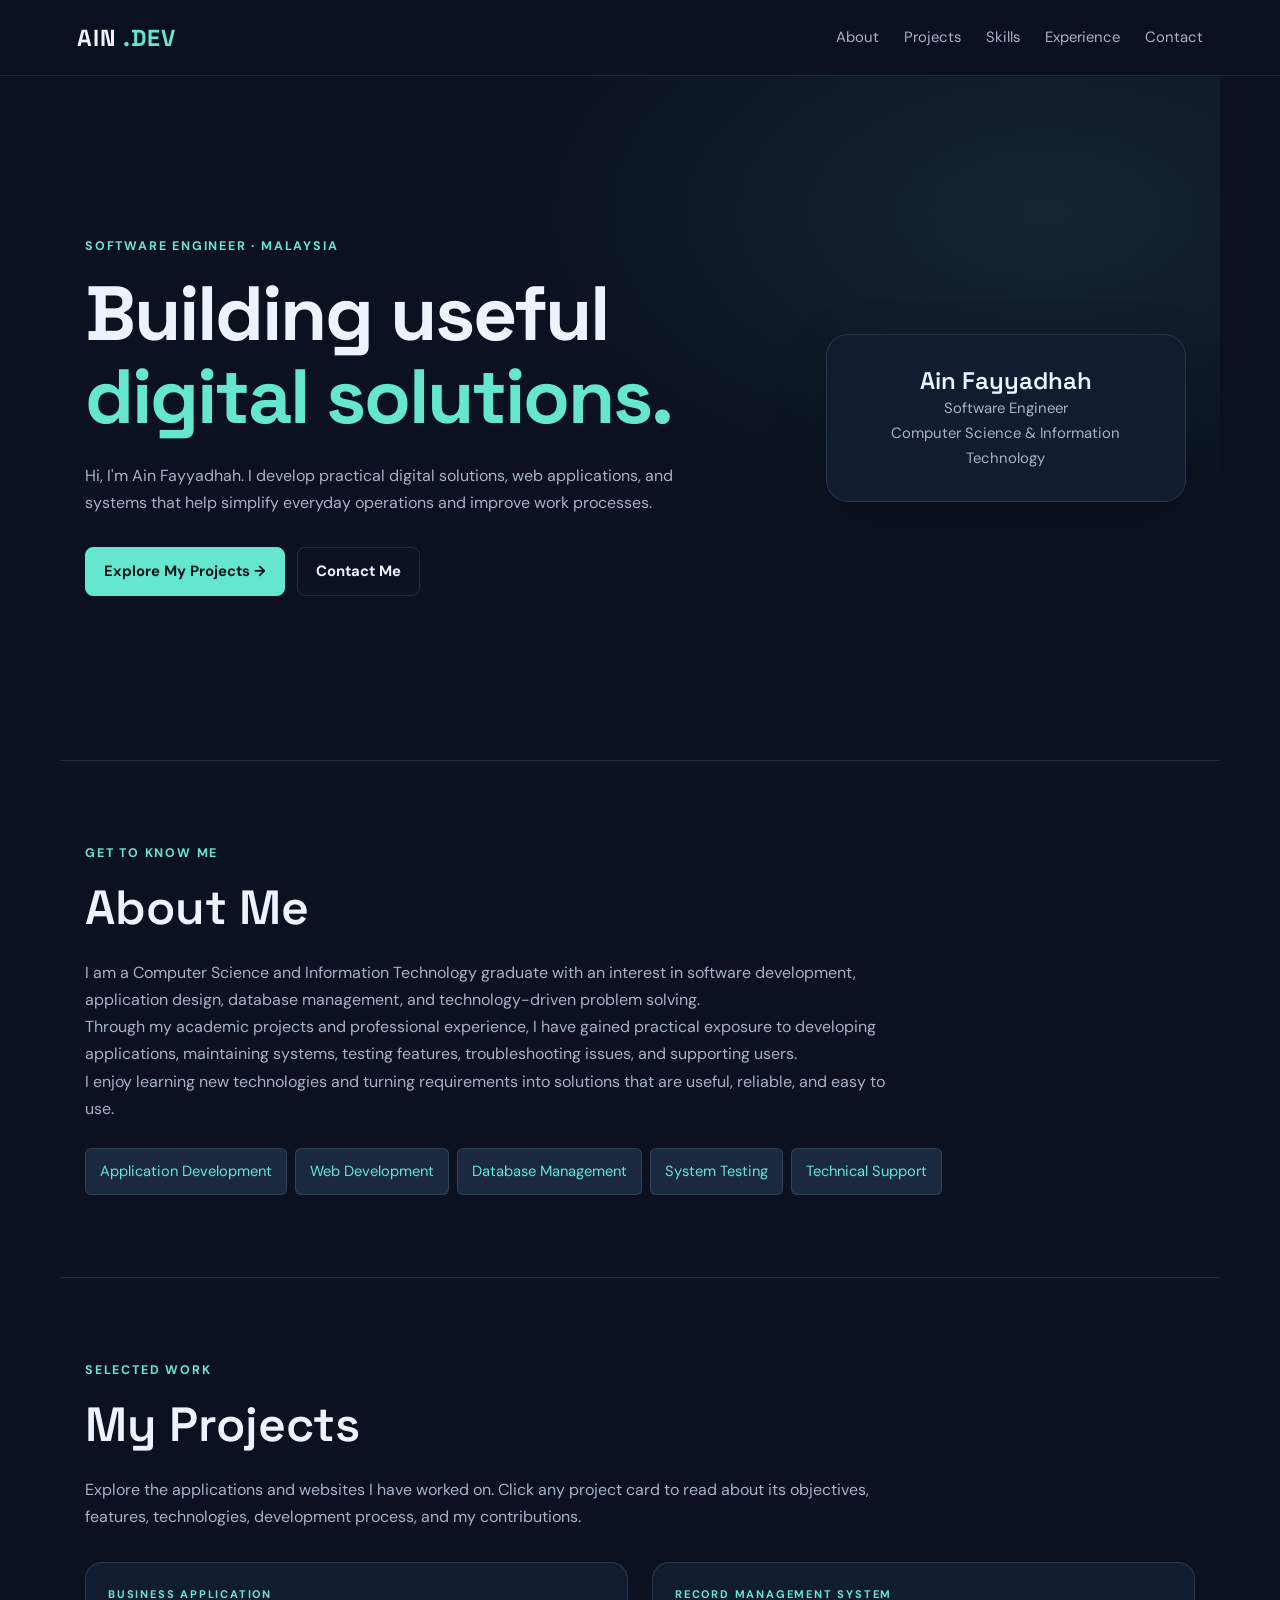
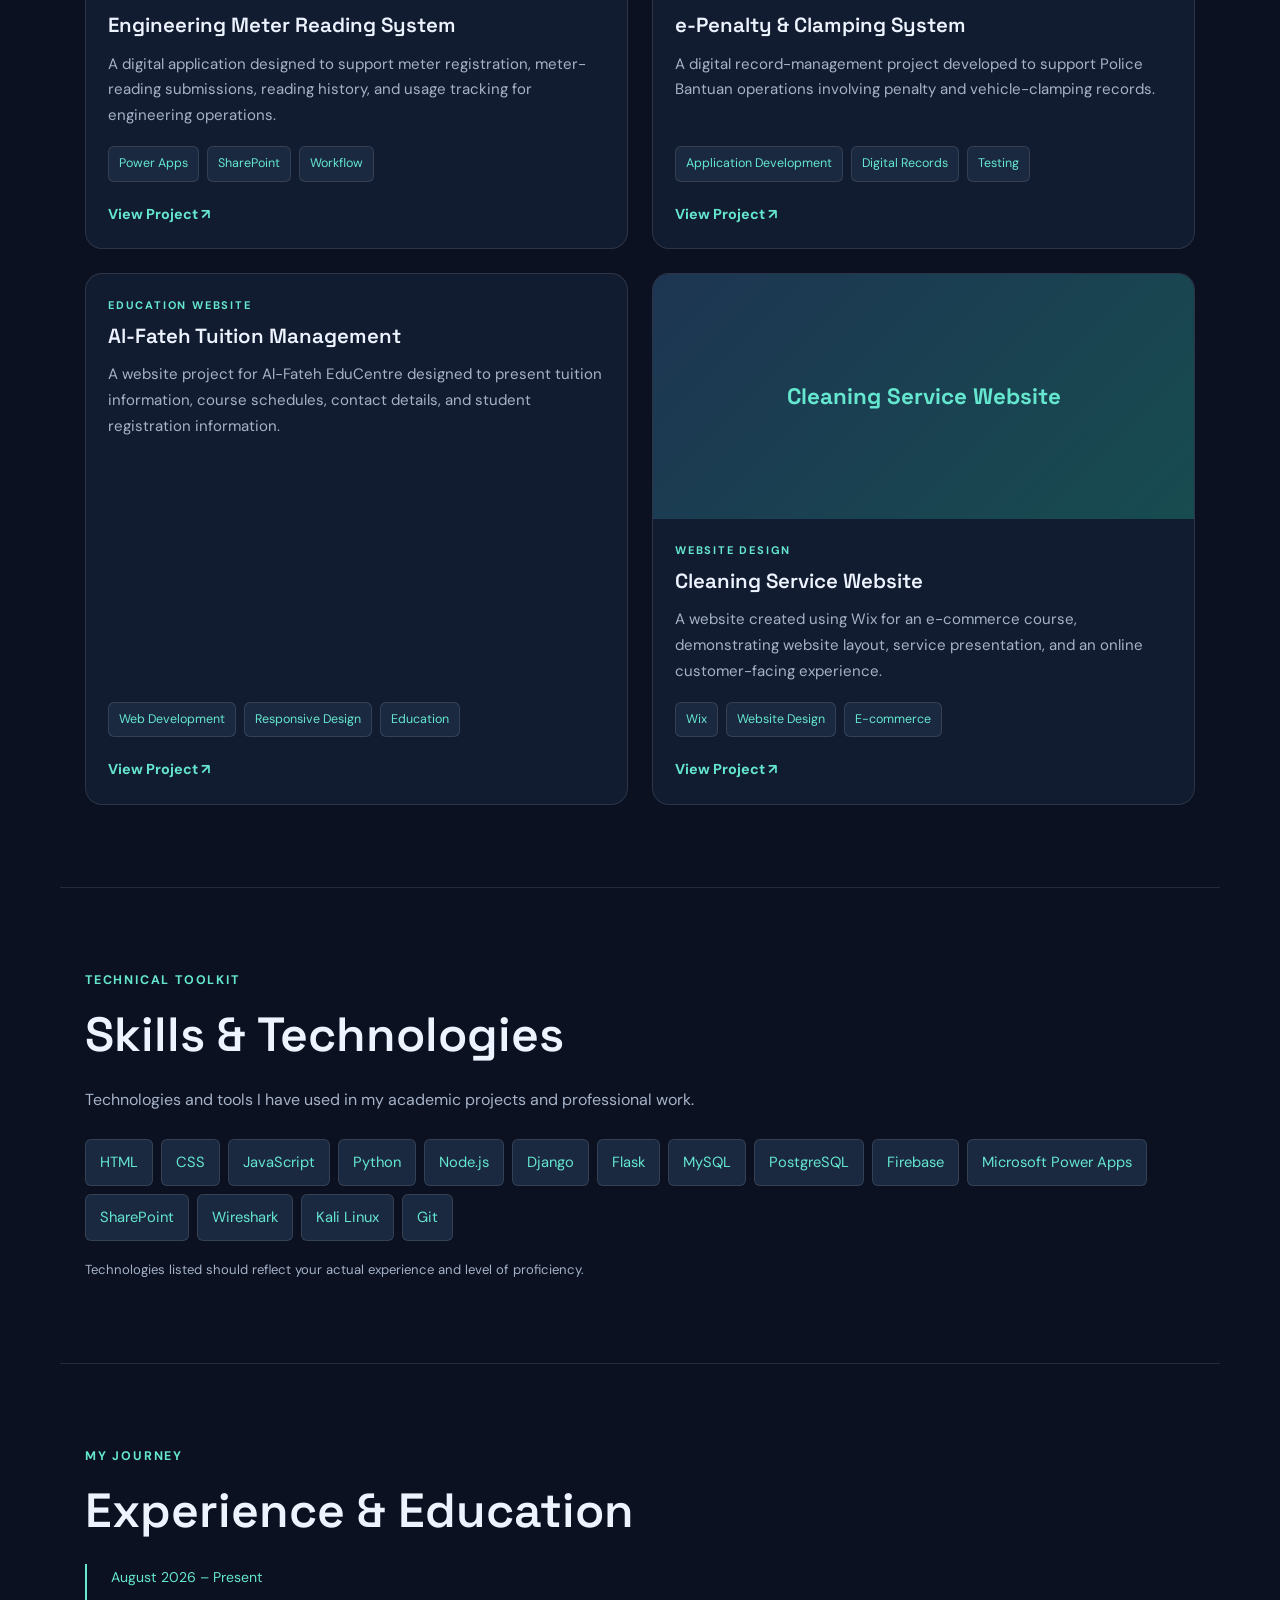
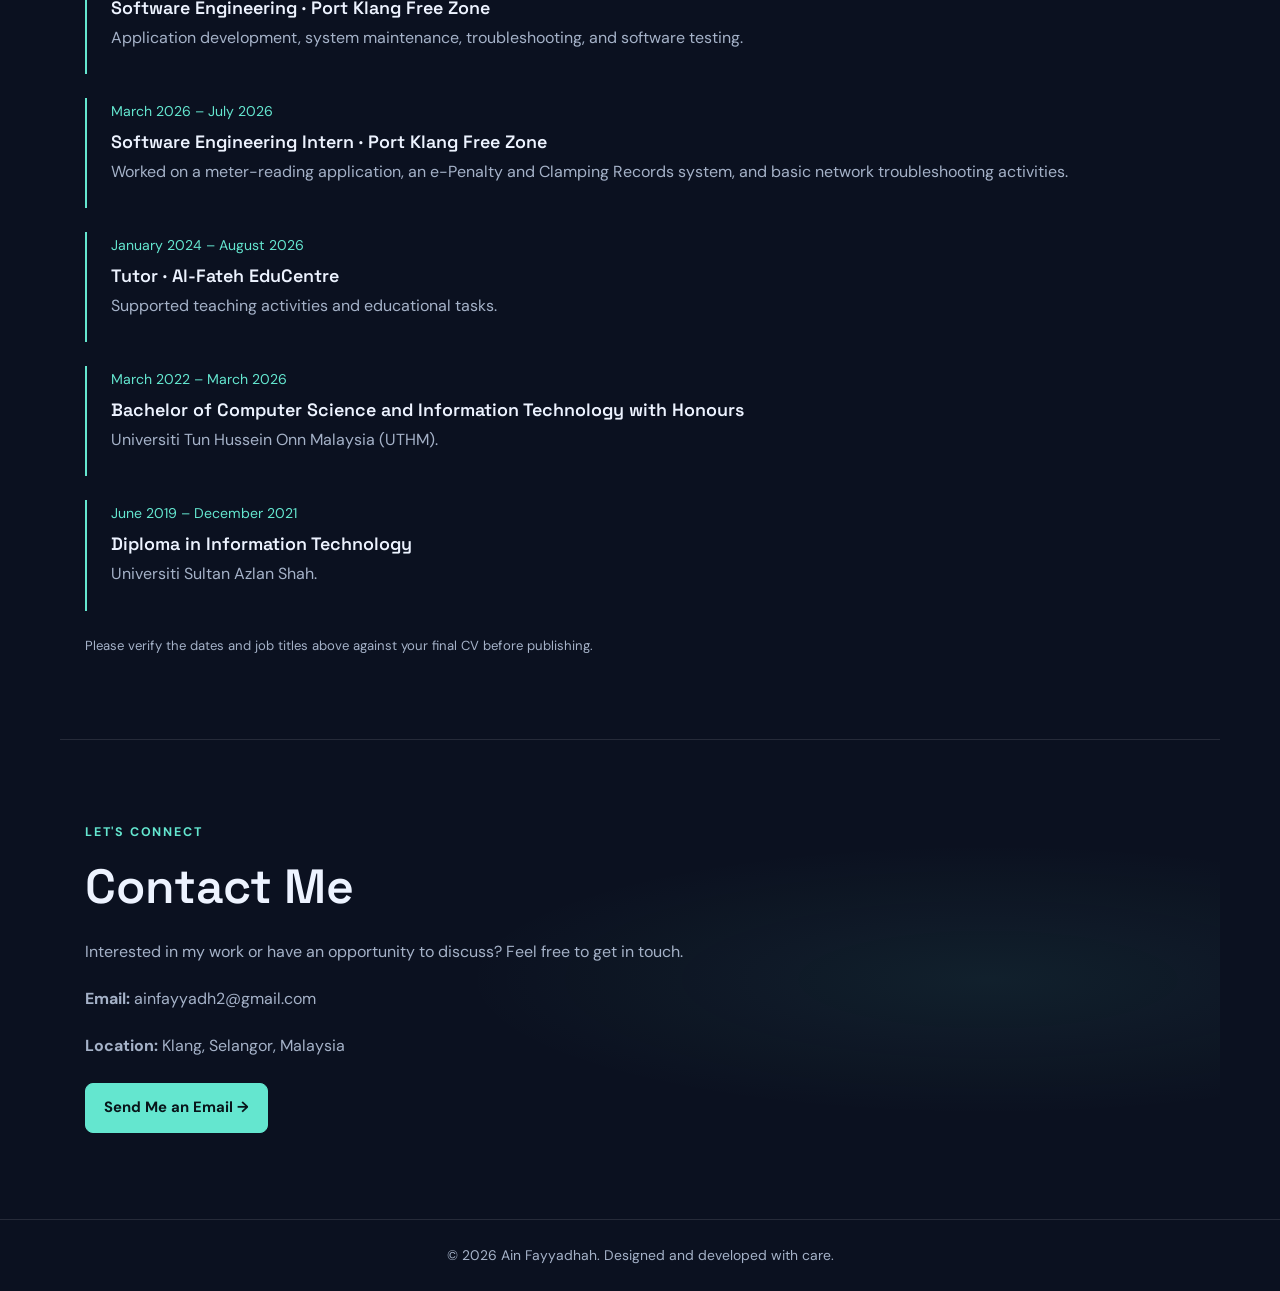
==== index.html @ 740bcaf2 "Add files via upload" ====
<!DOCTYPE html>
<html lang="en">
<head>
  <meta charset="UTF-8">
  <meta name="viewport" content="width=device-width, initial-scale=1.0">
  <meta name="description" content="Portfolio of Ain Fayyadhah, Software Engineer in Malaysia. Explore software projects, technical skills, and professional experience.">
  <meta name="theme-color" content="#0b1120">

  <title>Ain Fayyadhah | Software Engineer</title>

  <link rel="stylesheet" href="style.css">
</head>

<body>

  <!-- ================= NAVIGATION ================= -->
  <header class="navbar">
    <a href="index.html" class="logo" aria-label="Ain Dev homepage">
      AIN <span>.DEV</span>
    </a>

    <button
      class="menu-toggle"
      id="menuToggle"
      type="button"
      aria-label="Toggle navigation"
      aria-expanded="false"
      aria-controls="mainNav">
      ☰
    </button>

    <nav id="mainNav" aria-label="Main navigation">
      <a href="#about">About</a>
      <a href="#projects">Projects</a>
      <a href="#skills">Skills</a>
      <a href="#experience">Experience</a>
      <a href="#contact">Contact</a>
    </nav>
  </header>


  <main>

    <!-- ================= HERO ================= -->
    <section class="hero" id="home">

      <div class="hero-content">
        <p class="eyebrow">SOFTWARE ENGINEER · MALAYSIA</p>

        <h1>
          Building useful
          <span>digital solutions.</span>
        </h1>

        <p>
          Hi, I'm Ain Fayyadhah. I develop practical digital solutions,
          web applications, and systems that help simplify everyday
          operations and improve work processes.
        </p>

        <div class="hero-buttons">
          <a href="#projects" class="button">
            Explore My Projects →
          </a>

          <a href="#contact" class="button secondary">
            Contact Me
          </a>
        </div>
      </div>

      <div class="profile">
        <!-- Replace the image path with your actual portrait filename -->
        <img
          src="assets/ain-profile.jpg"
          alt="Portrait of Ain Fayyadhah"
          onerror="this.style.display='none';">

        <h2>Ain Fayyadhah</h2>
        <p>Software Engineer</p>
        <p>Computer Science & Information Technology</p>
      </div>

    </section>


    <!-- ================= ABOUT ================= -->
    <section class="section" id="about">

      <p class="eyebrow">GET TO KNOW ME</p>

      <h2>About Me</h2>

      <p class="section-intro">
        I am a Computer Science and Information Technology graduate
        with an interest in software development, application design,
        database management, and technology-driven problem solving.
      </p>

      <p class="section-intro">
        Through my academic projects and professional experience,
        I have gained practical exposure to developing applications,
        maintaining systems, testing features, troubleshooting issues,
        and supporting users.
      </p>

      <p class="section-intro">
        I enjoy learning new technologies and turning requirements
        into solutions that are useful, reliable, and easy to use.
      </p>

      <div class="skills">
        <span>Application Development</span>
        <span>Web Development</span>
        <span>Database Management</span>
        <span>System Testing</span>
        <span>Technical Support</span>
      </div>

    </section>


    <!-- ================= PROJECTS ================= -->
    <section class="section" id="projects">

      <p class="eyebrow">SELECTED WORK</p>

      <h2>My Projects</h2>

      <p class="section-intro">
        Explore the applications and websites I have worked on.
        Click any project card to read about its objectives, features,
        technologies, development process, and my contributions.
      </p>


      <div class="projects">

        <!-- PROJECT 1: METER READING -->
        <article class="project">

          <a href="meter-reading.html"
             class="project-link"
             aria-label="View Engineering Meter Reading System project">

            <img
              src="assets/pkfz-dashboard.jpg"
              alt="Engineering Meter Reading System dashboard"
              loading="lazy"
              onerror="this.style.display='none';">

            <div class="project-body">

              <p class="project-type">BUSINESS APPLICATION</p>

              <h3>Engineering Meter Reading System</h3>

              <p>
                A digital application designed to support meter
                registration, meter-reading submissions, reading
                history, and usage tracking for engineering operations.
              </p>

              <div class="tags">
                <span>Power Apps</span>
                <span>SharePoint</span>
                <span>Workflow</span>
              </div>

              <span class="project-cta">
                View Project <span>↗</span>
              </span>

            </div>
          </a>

        </article>


        <!-- PROJECT 2: E-PENALTY -->
        <article class="project">

          <a href="e-penalty-clamping.html"
             class="project-link"
             aria-label="View e-Penalty and Clamping System project">

            <img
              src="assets/epenalty-dashboard.jpg"
              alt="e-Penalty and Clamping System"
              loading="lazy"
              onerror="this.style.display='none';">

            <div class="project-body">

              <p class="project-type">RECORD MANAGEMENT SYSTEM</p>

              <h3>e-Penalty &amp; Clamping System</h3>

              <p>
                A digital record-management project developed to
                support Police Bantuan operations involving penalty
                and vehicle-clamping records.
              </p>

              <div class="tags">
                <span>Application Development</span>
                <span>Digital Records</span>
                <span>Testing</span>
              </div>

              <span class="project-cta">
                View Project <span>↗</span>
              </span>

            </div>
          </a>

        </article>


        <!-- PROJECT 3: AL-FATEH -->
        <article class="project">

          <a href="al-fateh.html"
             class="project-link"
             aria-label="View Al-Fateh Tuition Management project">

            <img
              src="assets/al-fateh-admin.jpg"
              alt="Al-Fateh EduCentre website or management interface"
              loading="lazy"
              onerror="this.style.display='none';">

            <div class="project-body">

              <p class="project-type">EDUCATION WEBSITE</p>

              <h3>Al-Fateh Tuition Management</h3>

              <p>
                A website project for Al-Fateh EduCentre designed
                to present tuition information, course schedules,
                contact details, and student registration information.
              </p>

              <div class="tags">
                <span>Web Development</span>
                <span>Responsive Design</span>
                <span>Education</span>
              </div>

              <span class="project-cta">
                View Project <span>↗</span>
              </span>

            </div>
          </a>

        </article>


        <!-- PROJECT 4: CLEANING SERVICE -->
        <article class="project">

          <a href="cleaning-service.html"
             class="project-link"
             aria-label="View Cleaning Service Website project">

            <div class="project-placeholder">
              Cleaning Service Website
            </div>

            <div class="project-body">

              <p class="project-type">WEBSITE DESIGN</p>

              <h3>Cleaning Service Website</h3>

              <p>
                A website created using Wix for an e-commerce course,
                demonstrating website layout, service presentation,
                and an online customer-facing experience.
              </p>

              <div class="tags">
                <span>Wix</span>
                <span>Website Design</span>
                <span>E-commerce</span>
              </div>

              <span class="project-cta">
                View Project <span>↗</span>
              </span>

            </div>
          </a>

        </article>

      </div>

    </section>


    <!-- ================= SKILLS ================= -->
    <section class="section" id="skills">

      <p class="eyebrow">TECHNICAL TOOLKIT</p>

      <h2>Skills &amp; Technologies</h2>

      <p class="section-intro">
        Technologies and tools I have used in my academic projects
        and professional work.
      </p>

      <div class="skills">
        <span>HTML</span>
        <span>CSS</span>
        <span>JavaScript</span>
        <span>Python</span>
        <span>Node.js</span>
        <span>Django</span>
        <span>Flask</span>
        <span>MySQL</span>
        <span>PostgreSQL</span>
        <span>Firebase</span>
        <span>Microsoft Power Apps</span>
        <span>SharePoint</span>
        <span>Wireshark</span>
        <span>Kali Linux</span>
        <span>Git</span>
      </div>

      <p class="small-note">
        Technologies listed should reflect your actual experience
        and level of proficiency.
      </p>

    </section>


    <!-- ================= EXPERIENCE ================= -->
    <section class="section" id="experience">

      <p class="eyebrow">MY JOURNEY</p>

      <h2>Experience &amp; Education</h2>

      <div class="timeline">

        <article class="timeline-item">
          <p class="timeline-date">August 2026 – Present</p>
          <h3>Software Engineering · Port Klang Free Zone</h3>
          <p>
            Application development, system maintenance,
            troubleshooting, and software testing.
          </p>
        </article>

        <article class="timeline-item">
          <p class="timeline-date">March 2026 – July 2026</p>
          <h3>Software Engineering Intern · Port Klang Free Zone</h3>
          <p>
            Worked on a meter-reading application, an e-Penalty
            and Clamping Records system, and basic network
            troubleshooting activities.
          </p>
        </article>

        <article class="timeline-item">
          <p class="timeline-date">January 2024 – August 2026</p>
          <h3>Tutor · Al-Fateh EduCentre</h3>
          <p>
            Supported teaching activities and educational tasks.
          </p>
        </article>

        <article class="timeline-item">
          <p class="timeline-date">March 2022 – March 2026</p>
          <h3>
            Bachelor of Computer Science and Information Technology
            with Honours
          </h3>
          <p>Universiti Tun Hussein Onn Malaysia (UTHM).</p>
        </article>

        <article class="timeline-item">
          <p class="timeline-date">June 2019 – December 2021</p>
          <h3>Diploma in Information Technology</h3>
          <p>Universiti Sultan Azlan Shah.</p>
        </article>

      </div>

      <p class="small-note">
        Please verify the dates and job titles above against your
        final CV before publishing.
      </p>

    </section>


    <!-- ================= CONTACT ================= -->
    <section class="section contact" id="contact">

      <p class="eyebrow">LET'S CONNECT</p>

      <h2>Contact Me</h2>

      <p>
        Interested in my work or have an opportunity to discuss?
        Feel free to get in touch.
      </p>

      <p>
        <strong>Email:</strong>
        <a href="mailto:ainfayyadh2@gmail.com">
          ainfayyadh2@gmail.com
        </a>
      </p>

      <p>
        <strong>Location:</strong> Klang, Selangor, Malaysia
      </p>

      <a class="button" href="mailto:ainfayyadh2@gmail.com">
        Send Me an Email →
      </a>

    </section>

  </main>


  <!-- ================= FOOTER ================= -->
  <footer>
    <p>
      © <span id="year"></span> Ain Fayyadhah.
      Designed and developed with care.
    </p>
  </footer>


  <!-- ================= JAVASCRIPT ================= -->
  <script>
    // Automatically update the copyright year.
    document.getElementById("year").textContent =
      new Date().getFullYear();

    // Mobile navigation toggle.
    const menuToggle = document.getElementById("menuToggle");
    const mainNav = document.getElementById("mainNav");

    menuToggle.addEventListener("click", function () {
      const isOpen = mainNav.classList.toggle("open");

      menuToggle.setAttribute("aria-expanded", String(isOpen));
      menuToggle.textContent = isOpen ? "✕" : "☰";
    });

    // Close the mobile menu after selecting a section.
    mainNav.querySelectorAll('a[href^="#"]').forEach(function (link) {
      link.addEventListener("click", function () {
        mainNav.classList.remove("open");
        menuToggle.setAttribute("aria-expanded", "false");
        menuToggle.textContent = "☰";
      });
    });
  </script>

</body>
</html>
---- style.css ----
@import url('https://fonts.googleapis.com/css2?family=DM+Sans:wght@400;500;600;700&family=Space+Grotesk:wght@400;500;600;700&display=swap');

:root {
  --bg: #0b1120;
  --surface: #121c30;
  --surface2: #1b2940;
  --text: #edf3ff;
  --muted: #a5b2c8;
  --accent: #64e6cf;
  --blue: #8ab4ff;
  --border: rgba(255,255,255,.11);
  --max: 1160px;
}

* { box-sizing: border-box; margin: 0; padding: 0; }

html {
  scroll-behavior: smooth;
  scroll-padding-top: 95px;
}

body {
  width: 100%;
  min-height: 100%;
  margin: 0;
  overflow-x: hidden;
  font-family: 'DM Sans', Arial, sans-serif;
  background: var(--bg);
  color: var(--text);
  line-height: 1.7;
}

a { color: inherit; text-decoration: none; }
img { display: block; max-width: 100%; height: auto; }
button { font: inherit; cursor: pointer; }

.navbar {
  position: sticky;
  top: 0;
  z-index: 100;
  display: flex;
  justify-content: space-between;
  align-items: center;
  gap: 24px;
  width: 100%;
  min-height: 76px;
  padding: 18px max(6%, calc((100% - var(--max))/2));
  background: rgba(11,17,32,.96);
  border-bottom: 1px solid var(--border);
  backdrop-filter: blur(16px);
}

.logo {
  flex-shrink: 0;
  font: 700 1.45rem 'Space Grotesk', sans-serif;
  letter-spacing: 1px;
}

.logo span { color: var(--accent); }

.navbar nav {
  display: flex;
  align-items: center;
  justify-content: flex-end;
  gap: 25px;
  margin-left: auto;
}

.navbar nav a {
  color: var(--muted);
  font-size: .93rem;
  transition: color .2s;
}

.navbar nav a:hover,
.navbar nav a.active { color: var(--accent); }

.menu-toggle {
  display: none;
  background: transparent;
  color: var(--text);
  border: 1px solid var(--border);
  border-radius: 8px;
  padding: 6px 10px;
}

.hero {
  display: grid;
  grid-template-columns: minmax(0, 1.4fr) minmax(280px, .8fr);
  align-items: center;
  gap: 70px;
  width: 100%;
  max-width: var(--max);
  min-height: 76vh;
  margin: auto;
  padding: 90px 25px;
  background: radial-gradient(ellipse at 85% 20%, rgba(100,230,207,.10), transparent 38%);
}

.hero-content { min-width: 0; }

.eyebrow,
.project-type {
  margin-bottom: 15px;
  color: var(--accent);
  font-size: .78rem;
  font-weight: 700;
  letter-spacing: 1.8px;
}

.hero h1,
.detail-hero h1 {
  margin-bottom: 24px;
  font: 700 clamp(2.7rem, 6vw, 5rem)/1.08 'Space Grotesk', sans-serif;
  letter-spacing: -2px;
  overflow-wrap: anywhere;
}

.hero h1 span { color: var(--accent); }

.hero-content > p:not(.eyebrow) {
  max-width: 620px;
  margin-bottom: 26px;
  color: var(--muted);
}

.button {
  display: inline-flex;
  align-items: center;
  justify-content: center;
  margin: 4px 8px 4px 0;
  padding: 11px 18px;
  color: #08151a;
  background: var(--accent);
  border: 1px solid var(--accent);
  border-radius: 8px;
  font-size: .93rem;
  font-weight: 700;
  transition: transform .2s, background .2s, color .2s;
}

.button:hover {
  transform: translateY(-2px);
  background: transparent;
  color: var(--accent);
}

.button.secondary {
  color: var(--text);
  background: transparent;
  border-color: var(--border);
}

.button.secondary:hover {
  color: var(--accent);
  border-color: var(--accent);
}

.profile {
  justify-self: center;
  width: 100%;
  max-width: 360px;
  min-width: 0;
  padding: 30px;
  text-align: center;
  background: var(--surface);
  border: 1px solid var(--border);
  border-radius: 22px;
  box-shadow: 0 20px 60px #0002;
}

.profile img {
  display: block;
  width: 175px;
  height: 175px;
  max-width: 100%;
  aspect-ratio: 1 / 1;
  object-fit: cover;
  border-radius: 50%;
  border: 4px solid var(--accent);
  margin: 0 auto 18px;
  background: var(--surface2);
}

.profile h2 {
  font: 600 1.5rem 'Space Grotesk', sans-serif;
  text-align: center;
}

.profile p {
  color: var(--muted);
  font-size: .93rem;
  text-align: center;
}

.section {
  width: 100%;
  max-width: var(--max);
  margin: auto;
  padding: 82px 25px;
  border-top: 1px solid var(--border);
}

.section h2 {
  margin-bottom: 22px;
  font: 600 clamp(2rem, 4vw, 3rem)/1.2 'Space Grotesk', sans-serif;
}

.section-intro {
  max-width: 820px;
  color: var(--muted);
}

.projects {
  display: grid;
  grid-template-columns: repeat(2, minmax(0, 1fr));
  gap: 24px;
  margin-top: 32px;
}

.project {
  min-width: 0;
  overflow: hidden;
  background: var(--surface);
  border: 1px solid var(--border);
  border-radius: 17px;
  transition: transform .25s, border-color .25s, box-shadow .25s;
}

.project-link {
  display: flex;
  flex-direction: column;
  min-width: 0;
  height: 100%;
}

.project:hover {
  transform: translateY(-5px);
  border-color: var(--accent);
  box-shadow: 0 18px 45px #0002;
}

.project > img {
  display: block;
  width: 100%;
  max-width: 100%;
  height: 245px;
  object-fit: cover;
  background: var(--surface2);
  border-bottom: 1px solid var(--border);
}

.project-body {
  display: flex;
  flex: 1;
  flex-direction: column;
  align-items: flex-start;
  padding: 22px;
}

.project-type {
  margin-bottom: 8px;
  font-size: .69rem;
}

.project h3 {
  margin-bottom: 12px;
  font: 600 1.28rem/1.35 'Space Grotesk', sans-serif;
}

.project p:not(.project-type) {
  margin-bottom: 18px;
  color: var(--muted);
  font-size: .94rem;
}

.tags,
.skills {
  display: flex;
  flex-wrap: wrap;
  gap: 8px;
}

.tags { margin-top: auto; }

.tags span,
.skills span {
  padding: 6px 10px;
  color: var(--accent);
  background: var(--surface2);
  border: 1px solid var(--border);
  border-radius: 6px;
  font-size: .78rem;
}

.project-cta {
  margin-top: 20px;
  color: var(--accent);
  font-size: .9rem;
  font-weight: 700;
}

.project-cta span {
  display: inline-block;
  transition: transform .2s;
}

.project:hover .project-cta span {
  transform: translate(3px, -3px);
}

.project-placeholder {
  display: grid;
  place-items: center;
  height: 245px;
  color: var(--accent);
  background: linear-gradient(135deg, #1d3552, #174c50);
  font: 700 1.4rem 'Space Grotesk', sans-serif;
  text-align: center;
}

.skills { margin-top: 26px; }

.skills span {
  padding: 10px 14px;
  font-size: .92rem;
  transition: border-color .2s, transform .2s;
}

.skills span:hover {
  transform: translateY(-2px);
  border-color: var(--accent);
}

.small-note {
  margin-top: 18px;
  color: var(--muted);
  font-size: .82rem;
}

.timeline-item {
  margin: 24px 0;
  padding: 2px 0 23px 24px;
  border-left: 2px solid var(--accent);
}

.timeline-item h3 {
  margin-bottom: 5px;
  font: 600 1.12rem 'Space Grotesk', sans-serif;
}

.timeline-item p { color: var(--muted); }

.timeline-date {
  margin-bottom: 6px;
  color: var(--accent) !important;
  font-size: .88rem;
}

.contact {
  background: radial-gradient(ellipse at 80% 50%, rgba(100,230,207,.07), transparent 40%);
}

.contact > p:not(.eyebrow) {
  margin-bottom: 20px;
  color: var(--muted);
}

#message {
  min-height: 25px;
  margin-top: 10px;
  color: var(--accent);
}

footer {
  padding: 24px;
  color: var(--muted);
  border-top: 1px solid var(--border);
  text-align: center;
  font-size: .87rem;
}

.detail-page { min-height: 70vh; }

.detail-hero {
  max-width: var(--max);
  margin: auto;
  padding: 76px 25px 45px;
  background: radial-gradient(ellipse at 90% 20%, rgba(100,230,207,.09), transparent 38%);
}

.detail-hero h1 {
  max-width: 900px;
  font-size: clamp(2.4rem, 5vw, 4.3rem);
}

.detail-hero .lead {
  max-width: 850px;
  color: var(--muted);
  font-size: 1.1rem;
}

.detail-meta {
  display: flex;
  flex-wrap: wrap;
  gap: 10px;
  margin-top: 23px;
}

.detail-meta span {
  padding: 7px 12px;
  color: var(--accent);
  background: var(--surface);
  border: 1px solid var(--border);
  border-radius: 7px;
  font-size: .84rem;
}

.detail-content {
  max-width: var(--max);
  margin: auto;
  padding: 20px 25px 75px;
}

.detail-grid {
  display: grid;
  grid-template-columns: minmax(0, 1.3fr) minmax(0, .7fr);
  gap: 25px;
}

.detail-panel {
  margin-bottom: 22px;
  padding: 25px;
  background: var(--surface);
  border: 1px solid var(--border);
  border-radius: 15px;
}

.detail-panel h2 {
  margin-bottom: 13px;
  font: 600 1.5rem 'Space Grotesk', sans-serif;
}

.detail-panel p,
.detail-panel li { color: var(--muted); }

.detail-panel ul { padding-left: 22px; }
.detail-panel li { margin: 7px 0; }

.detail-shot {
  width: 100%;
  margin: 18px 0;
  border: 1px solid var(--border);
  border-radius: 10px;
}

.shot-grid {
  display: grid;
  grid-template-columns: repeat(2, minmax(0, 1fr));
  gap: 14px;
  margin-top: 18px;
}

.shot-grid img {
  width: 100%;
  height: 190px;
  object-fit: cover;
  background: var(--surface2);
  border: 1px solid var(--border);
  border-radius: 9px;
}

.back-link {
  display: inline-flex;
  gap: 8px;
  margin-bottom: 25px;
  color: var(--accent);
  font-weight: 700;
}

.back-link:hover { text-decoration: underline; }

.detail-panel .tags { margin-top: 15px; }

.note-box {
  margin-top: 15px;
  padding: 14px;
  color: var(--muted);
  background: var(--surface2);
  border-left: 3px solid var(--accent);
  border-radius: 0 8px 8px 0;
}

.reveal {
  opacity: 0;
  transform: translateY(18px);
  transition: opacity .55s ease, transform .55s ease;
}

.reveal.visible {
  opacity: 1;
  transform: translateY(0);
}

/* Tablet and mobile */

@media (max-width: 850px) {
  .navbar {
    flex-wrap: wrap;
    padding: 16px 5%;
  }

  .menu-toggle {
    display: block;
    margin-left: auto;
  }

  .navbar nav {
    display: none;
    order: 3;
    width: 100%;
    gap: 14px;
    margin-left: 0;
    flex-wrap: wrap;
  }

  .navbar nav.open { display: flex; }

  .hero {
    grid-template-columns: minmax(0, 1fr);
    gap: 35px;
    padding: 65px 6%;
  }

  .profile {
    width: 100%;
    max-width: 420px;
    margin: auto;
  }

  .section { padding: 65px 6%; }
  .projects { grid-template-columns: 1fr; }
  .detail-grid { grid-template-columns: 1fr; }
  .detail-hero { padding: 55px 6% 35px; }
  .detail-content { padding: 15px 6% 60px; }
}

@media (max-width: 480px) {
  .hero h1 { font-size: 2.75rem; }

  .profile img {
    width: 145px;
    height: 145px;
  }

  .project > img,
  .project-placeholder { height: 200px; }

  .shot-grid { grid-template-columns: 1fr; }

  .shot-grid img {
    height: auto;
    max-height: 260px;
  }

  .button { font-size: .88rem; }
  .navbar nav a { font-size: .87rem; }
}

@media (prefers-reduced-motion: reduce) {
  *,
  *::before,
  *::after {
    scroll-behavior: auto !important;
    transition-duration: .01ms !important;
  }

  .reveal {
    opacity: 1;
    transform: none;
  }
}
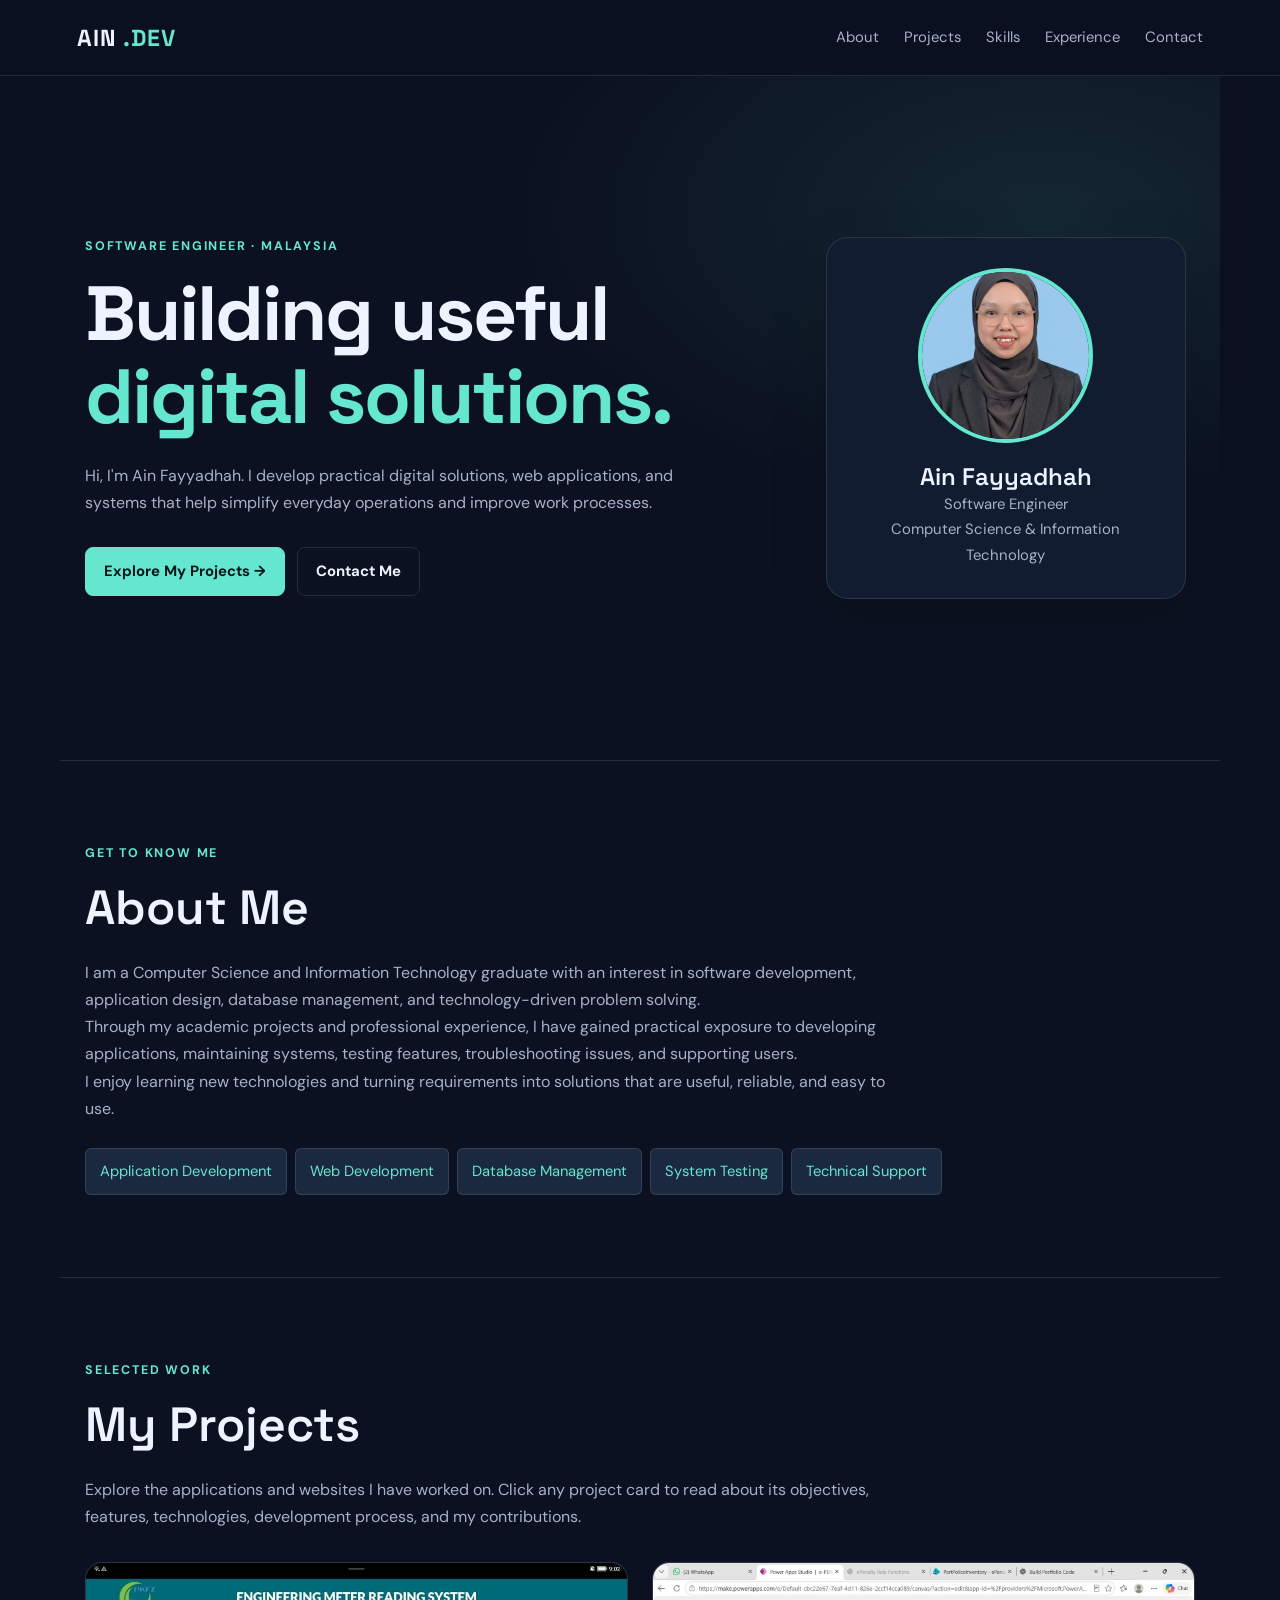
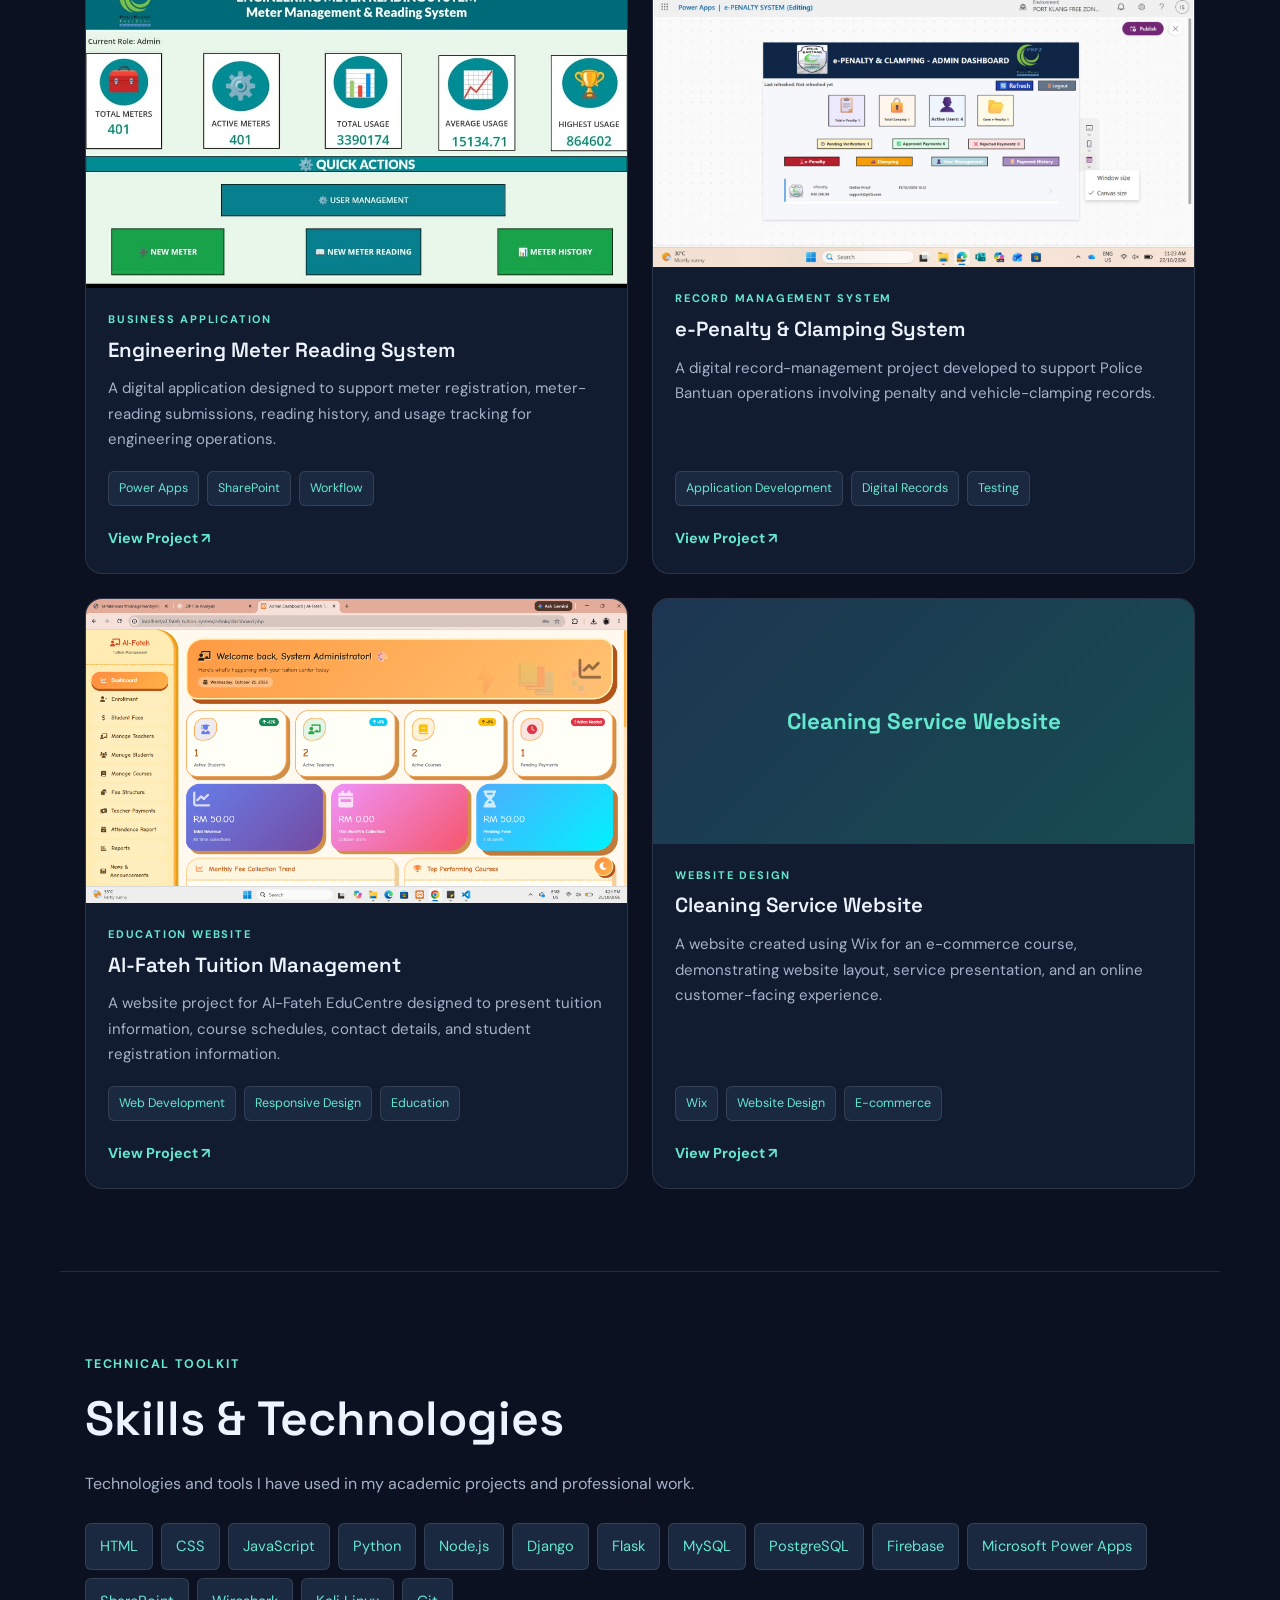
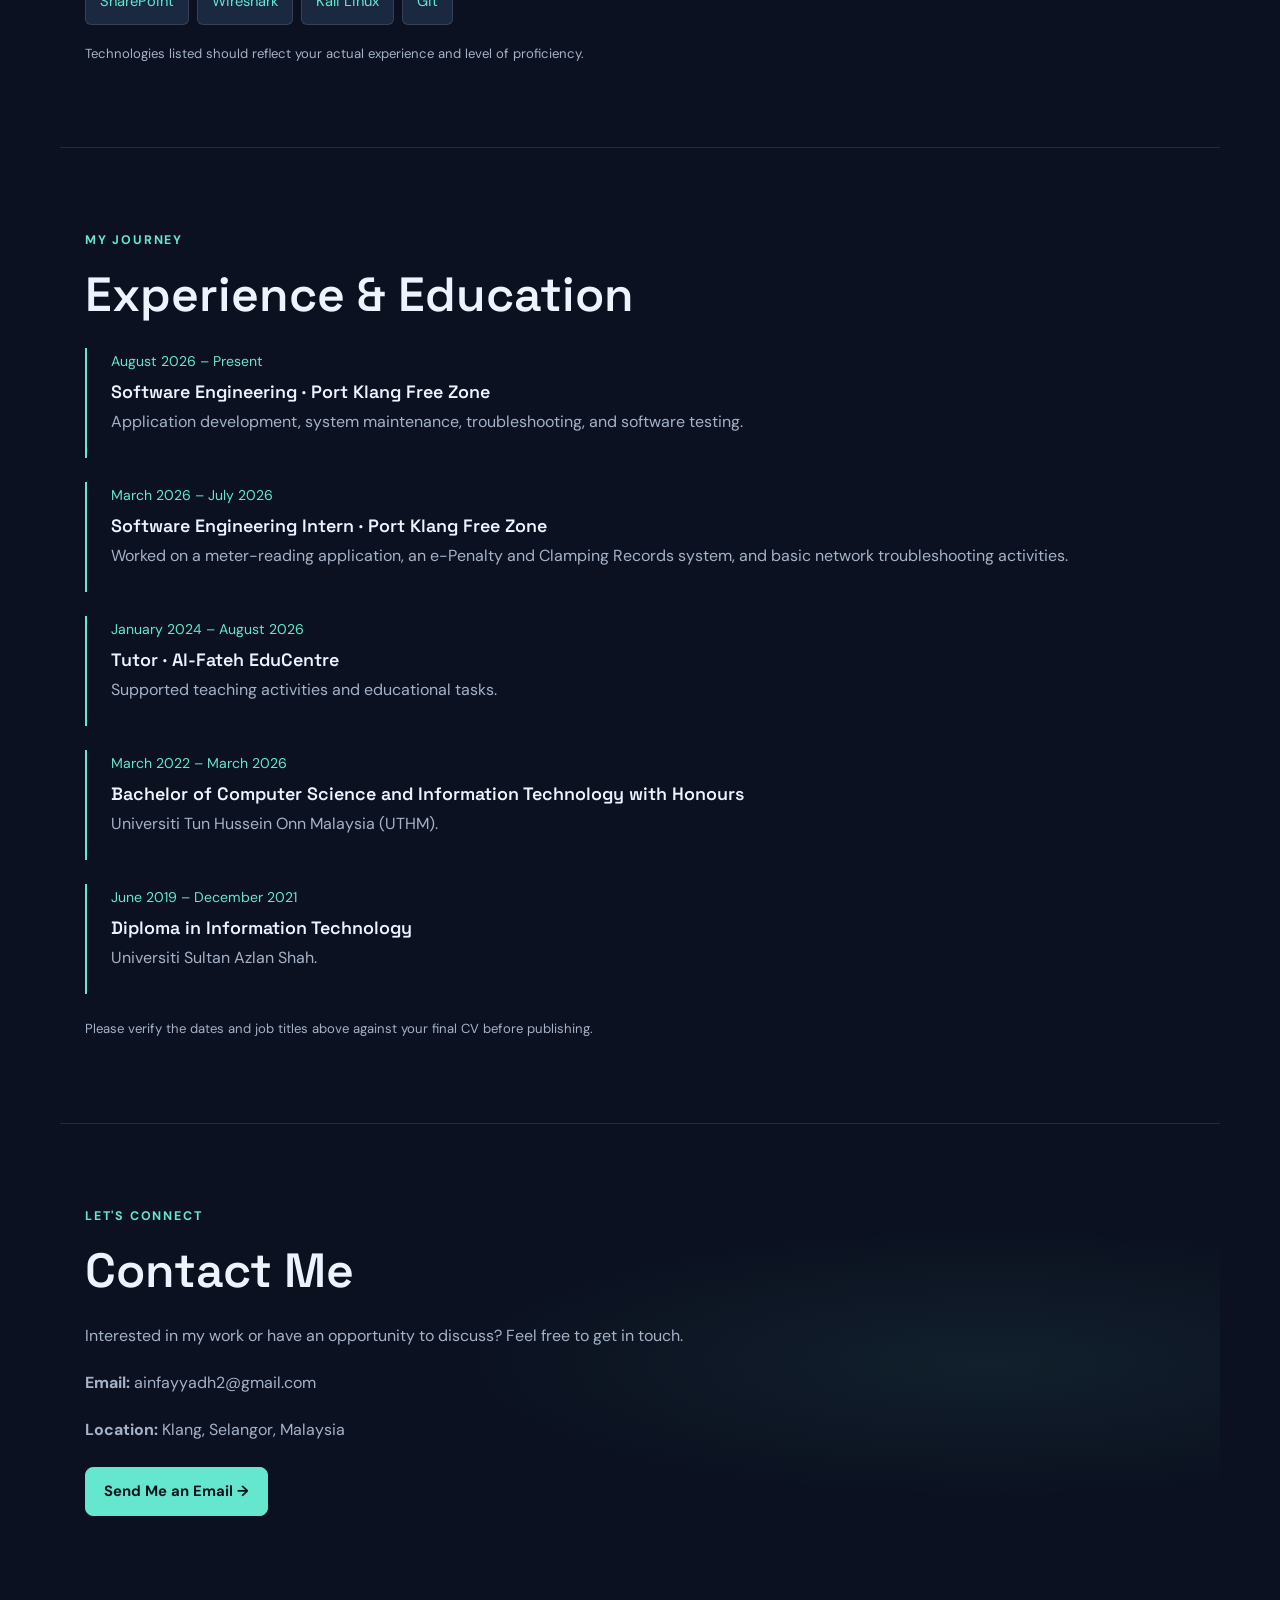
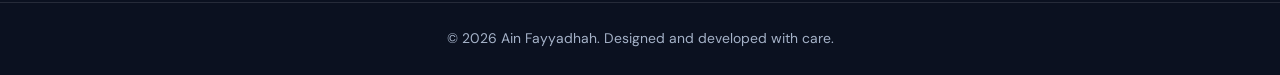
==== commit fa7b9b6a: "Fix HTML encoding issues in index.html" ====
--- a/index.html
+++ b/index.html
@@ -72,7 +72,7 @@
       <div class="profile">
         <!-- Replace the image path with your actual portrait filename -->
         <img
-          src="assets/ain-profile.jpg"
+          src="ain-profile.jpg"
           alt="Portrait of Ain Fayyadhah"
           onerror="this.style.display='none';">
 
@@ -144,7 +144,7 @@
              aria-label="View Engineering Meter Reading System project">
 
             <img
-              src="assets/pkfz-dashboard.jpg"
+              src="pkfz-dashboard.jpg"
               alt="Engineering Meter Reading System dashboard"
               loading="lazy"
               onerror="this.style.display='none';">
@@ -185,7 +185,7 @@
              aria-label="View e-Penalty and Clamping System project">
 
             <img
-              src="assets/epenalty-dashboard.jpg"
+              src="epenalty-dashboard.jpg"
               alt="e-Penalty and Clamping System"
               loading="lazy"
               onerror="this.style.display='none';">
@@ -226,7 +226,7 @@
              aria-label="View Al-Fateh Tuition Management project">
 
             <img
-              src="assets/al-fateh-admin.jpg"
+              src="al-fateh-admin.jpg"
               alt="Al-Fateh EduCentre website or management interface"
               loading="lazy"
               onerror="this.style.display='none';">
@@ -470,4 +470,4 @@
   </script>
 
 </body>
-</html>+</html>
